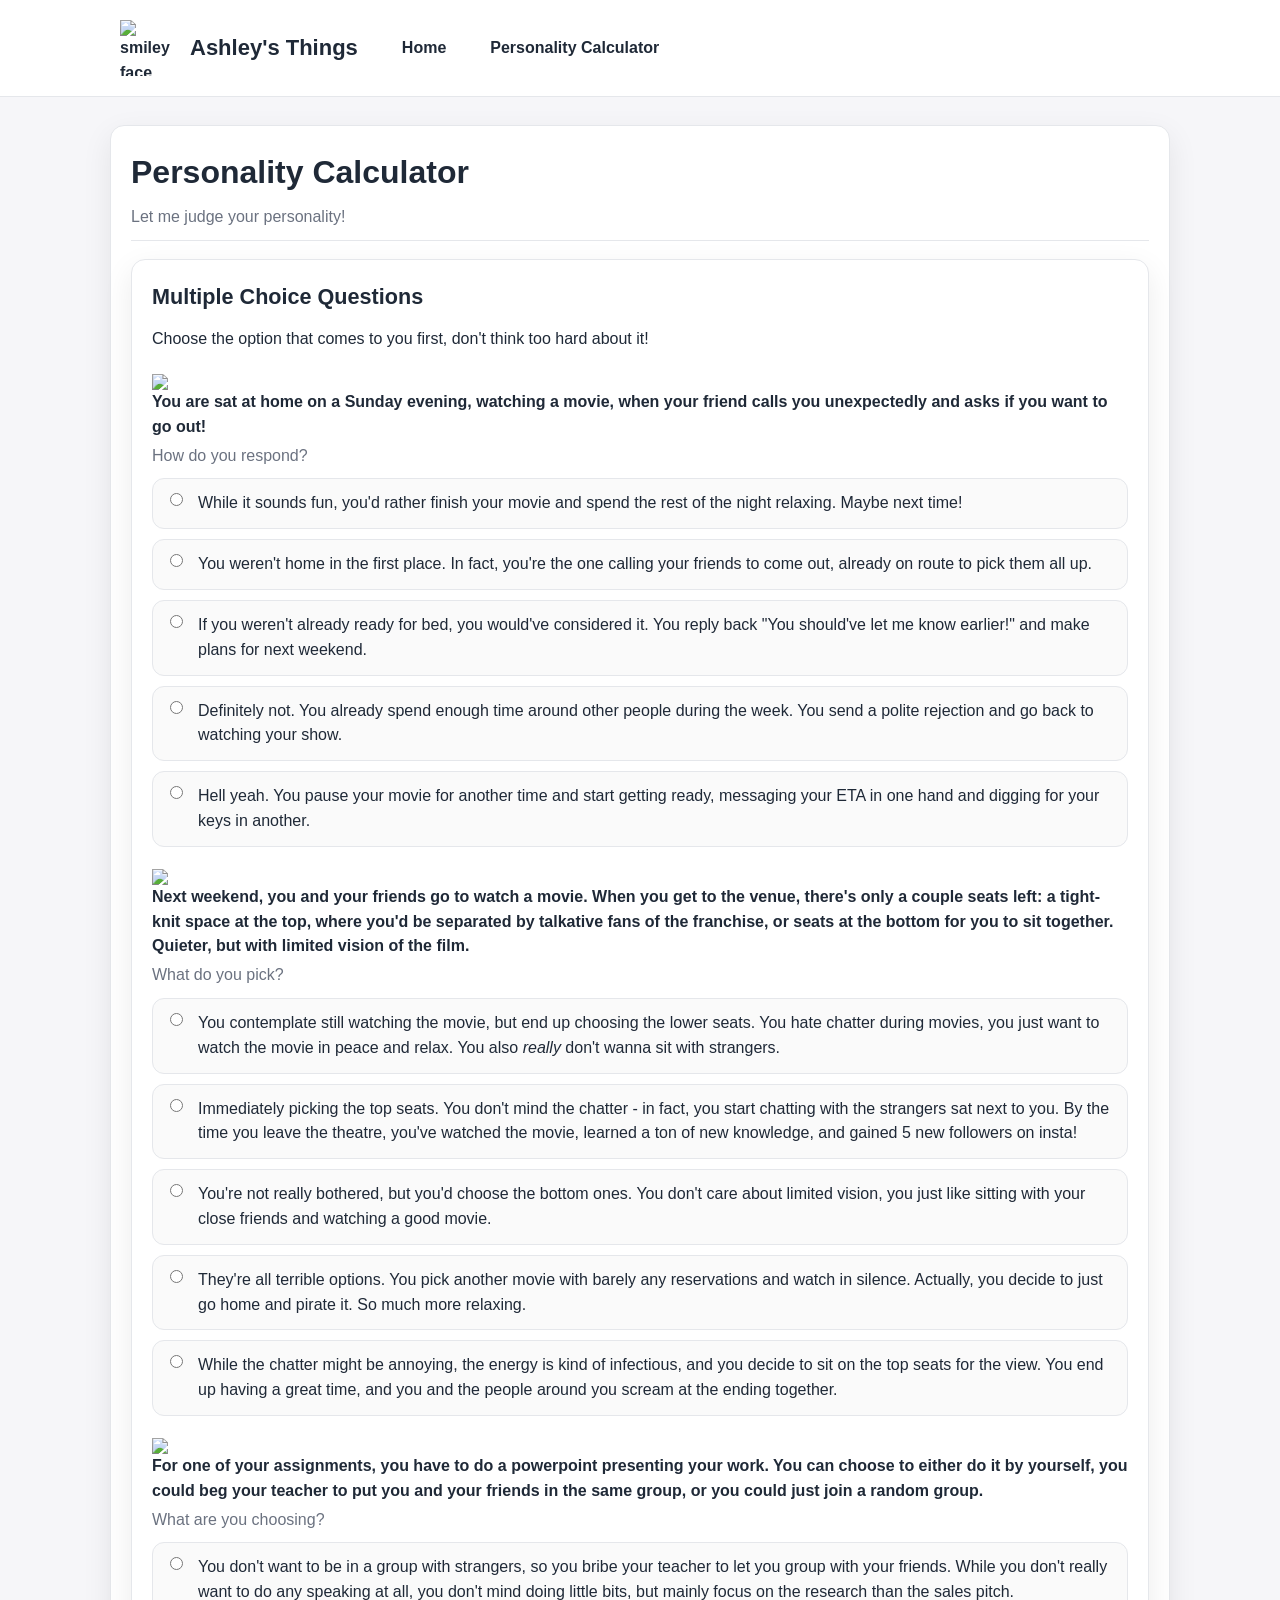
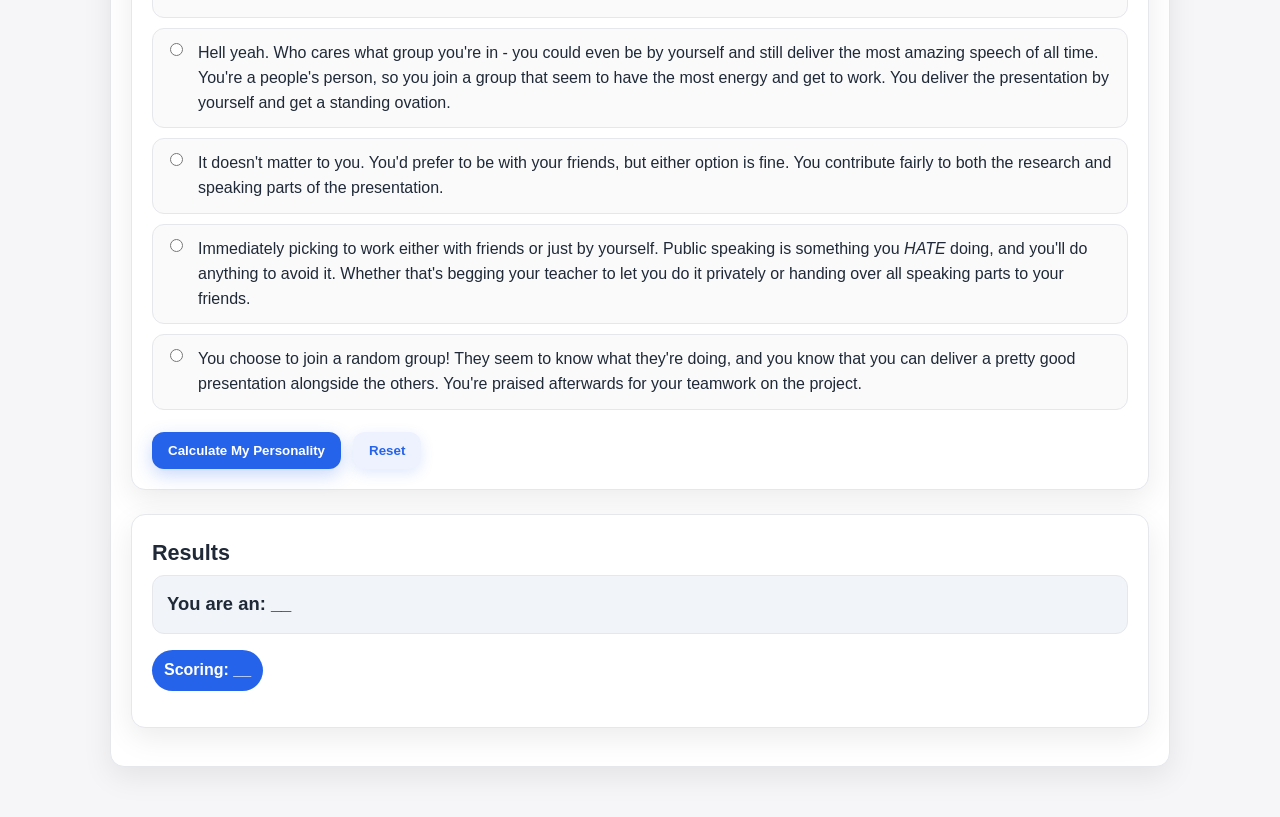
==== personality_calc.html @ 58a50915 "added essential files" ====
<!DOCTYPE html>
<html lang="en">
<head>
    <meta charset="UTF-8">
    <meta name="viewport" content="width=device-width, initial-scale=1.0">
    <title>Ashley's Things | Personality Calculator</title>
    <link rel="stylesheet" href="styles.css">
</head>
<header>
    <nav>
        <div class="nav-bar">
            <a href="index.html">
                <img src="media/smiley_icon.png" alt="smiley face icon" width="200px" height="200px">
                <h1>Ashley's Things</h1>
            </a>
            <a href="index.html">Home</a>
            <a href="personality_calc.html">Personality Calculator</a>
        </div>
    </nav>
</header>
<body>
    <div class="page">
        <div class="card">
            <div class="card-header">
                <h1>Personality Calculator</h1>
                <p>Let me judge your personality!</p>
            </div>

            <div class="card">
                <h2>Multiple Choice Questions</h2>
                <p>Choose the option that comes to you first, don't think too hard about it!</p>

                <div class="form-group">
                    <label class="question-box">
                        <img src="media/watching_movie.png">
                        You are sat at home on a Sunday evening, watching a movie, when your friend calls you unexpectedly and asks if you want to go out!
                        <span class="helper">How do you respond?</span>
                    </label>
                    <div class="radio-group">
                        <label class="option-box">
                            <input type="radio" name="q1" value="minus1" />
                            <span>While it sounds fun, you'd rather finish your movie and spend the rest of the night relaxing. Maybe next time!</span>
                        </label>
                        <label class="option-box">
                            <input type="radio" name="q1" value="plus2" />
                            <span>You weren't home in the first place. In fact, you're the one calling your friends to come out, already on route to pick them all up.</span>
                        </label>
                        <label class="option-box">
                            <input type="radio" name="q1" value="plus0" />
                            <span>If you weren't already ready for bed, you would've considered it. You reply back "You should've let me know earlier!" and make plans for next weekend.</span>
                        </label>
                        <label class="option-box">
                            <input type="radio" name="q1" value="minus2" />
                            <span>Definitely not. You already spend enough time around other people during the week. You send a polite rejection and go back to watching your show.</span>
                        </label>
                        <label class="option-box">
                            <input type="radio" name="q1" value="plus1" />
                            <span>Hell yeah. You pause your movie for another time and start getting ready, messaging your ETA in one hand and digging for your keys in another.</span>
                        </label>
                    </div>
                </div>
                <div class="form-group">
                    <label class="question-box">
                        <img src="media/cinema_view.png">
                        Next weekend, you and your friends go to watch a movie. When you get to the venue, there's only a couple seats left: a tight-knit space at the top, where you'd be separated by talkative fans of the franchise, or seats at the bottom for you to sit together. Quieter, but with limited vision of the film.
                        <span class="helper">What do you pick?</span>
                    </label>
                    <div class="radio-group">
                        <label class="option-box">
                            <input type="radio" name="q2" value="minus1" />
                            <span>You contemplate still watching the movie, but end up choosing the lower seats. You hate chatter during movies, you just want to watch the movie in peace and relax. You also <i>really</i> don't wanna sit with strangers.</span>
                        </label>
                        <label class="option-box">
                            <input type="radio" name="q2" value="plus2" />
                            <span>Immediately picking the top seats. You don't mind the chatter - in fact, you start chatting with the strangers sat next to you. By the time you leave the theatre, you've watched the movie, learned a ton of new knowledge, and gained 5 new followers on insta!</span>
                        </label>
                        <label class="option-box">
                            <input type="radio" name="q2" value="plus0" />
                            <span>You're not really bothered, but you'd choose the bottom ones. You don't care about limited vision, you just like sitting with your close friends and watching a good movie.</span>
                        </label>
                        <label class="option-box">
                            <input type="radio" name="q2" value="minus2" />
                            <span>They're all terrible options. You pick another movie with barely any reservations and watch in silence. Actually, you decide to just go home and pirate it. So much more relaxing.</span>
                        </label>
                        <label class="option-box">
                            <input type="radio" name="q2" value="plus1" />
                            <span>While the chatter might be annoying, the energy is kind of infectious, and you decide to sit on the top seats for the view. You end up having a great time, and you and the people around you scream at the ending together.</span>
                        </label>
                    </div>
                </div>
                <div class="form-group">
                    <label class="question-box">
                    <img src="media/giving_presentation.png">
                        For one of your assignments, you have to do a powerpoint presenting your work. You can choose to either do it by yourself, you could beg your teacher to put you and your friends in the same group, or you could just join a random group.
                        <span class="helper">What are you choosing?</span>
                    </label>
                    <div class="radio-group">
                        <label class="option-box">
                            <input type="radio" name="q3" value="minus1" />
                            <span>You don't want to be in a group with strangers, so you bribe your teacher to let you group with your friends. While you don't really want to do any speaking at all, you don't mind doing little bits, but mainly focus on the research than the sales pitch.</span>
                        </label>
                        <label class="option-box">
                            <input type="radio" name="q3" value="plus2" />
                            <span>Hell yeah. Who cares what group you're in - you could even be by yourself and still deliver the most amazing speech of all time. You're a people's person, so you join a group that seem to have the most energy and get to work. You deliver the presentation by yourself and get a standing ovation.</span>
                        </label>
                        <label class="option-box">
                            <input type="radio" name="q3" value="plus0" />
                            <span>It doesn't matter to you. You'd prefer to be with your friends, but either option is fine. You contribute fairly to both the research and speaking parts of the presentation.</span>
                        </label>
                        <label class="option-box">
                            <input type="radio" name="q3" value="minus2" />
                            <span>Immediately picking to work either with friends or just by yourself. Public speaking is something you <i>HATE</i> doing, and you'll do anything to avoid it. Whether that's begging your teacher to let you do it privately or handing over all speaking parts to your friends.</span>
                        </label>
                        <label class="option-box">
                            <input type="radio" name="q3" value="plus1" />
                            <span>You choose to join a random group! They seem to know what they're doing, and you know that you can deliver a pretty good presentation alongside the others. You're praised afterwards for your teamwork on the project.</span>
                        </label>
                    </div>
                </div>

                <div class="button-row">
                    <button class="btn-primary" id="calculate_btn">Calculate My Personality</button>
                    <button class="btn-secondary" id="reset_btn" type="button">Reset</button>
                </div>
            </div>

            <div class="card results-card">
                <h2>Results</h2>

                <div id="resultsContent">

                    <div class="result-main" id="total_result">You are an: __</div>
                    <div id="rating_badge" class="rating-badge">Scoring: __</div>

                    <div class="result-breakdown">
                        <ul class="results-list" id="results_list"></ul>
                    </div>
                </div>
            </div>

        </div>
    </div>
    <script src="script.js"></script>
</body>
</html>
---- styles.css ----
:root{
  --bg:#f6f6f9;
  --surface:#ffffff;
  --text:#1f2937;          
  --muted:#6b7280;         
  --border:#e5e7eb;        
  --accent:#2563eb;        
  --accent-600:#1d4ed8;    
  --success:#16a34a;       
  --warning:#d97706;       
  --danger:#dc2626;        
  --radius:14px;
  --shadow:0 10px 30px rgba(0,0,0,.08);
}

*{box-sizing:border-box}
html,body{height:100%}
body{
  margin:0;
  padding:0;
  font-family:"Segoe UI", Arial, system-ui, -apple-system, sans-serif;
  background:var(--bg);
  color:var(--text);
  line-height:1.55;
}
img{max-width:100%; display:block}
a{color:inherit}

header{
  background:var(--surface);
  border-bottom:1px solid var(--border);
  position:sticky; top:0; z-index:20;
}
.nav-bar{
  display:flex;
  align-items:center;
  gap:24px;
  padding:12px 20px;
  max-width:1100px;
  margin:0 auto;
}
.nav-bar > a:first-child{
  display:flex; align-items:center; gap:14px; text-decoration:none;
}
.nav-bar img{ width:56px; height:56px; object-fit:contain }
.nav-bar h1{ margin:0; font-size:1.375rem; font-weight:700 }
.nav-bar a{
  text-decoration:none;
  font-weight:600;
  color:var(--text);
  padding:8px 10px;
  border-radius:10px;
  transition:background .2s,color .2s;
}
.nav-bar a:hover{ background:#eef2ff; color:var(--accent) }

.page{
  max-width:1100px;
  margin:28px auto;
  padding:0 20px 32px;
}

.card{
  background:var(--surface);
  border:1px solid var(--border);
  border-radius:var(--radius);
  box-shadow:var(--shadow);
  padding:20px;
  margin-block:18px;
}
.card-header{ border-bottom:1px solid var(--border); padding-bottom:10px; margin-bottom:16px }

h1,h2{ font-weight:700; line-height:1.25; margin:.2em 0 .4em }
h1{ font-size:clamp(1.4rem, 2.2vw + .8rem, 2rem) }
h2{ font-size:clamp(1.1rem, 1.4vw + .7rem, 1.35rem) }
.card-header p{ color:var(--muted); margin:0 }

.form-group{ margin:22px 0 }
.question-box{
  display:block;
  font-weight:600;
  margin-bottom:10px;
}
.helper{ display:block; color:var(--muted); font-weight:500; margin-top:4px }

.radio-group{ display:grid; gap:10px }
.option-box{
  display:grid;
  grid-template-columns:auto 1fr;
  gap:12px;
  align-items:start;
  padding:12px;
  border:1px solid var(--border);
  border-radius:12px;
  background:#fafafa;
  transition:border-color .2s, background .2s, box-shadow .2s;
}
.option-box:hover{ border-color:#c7d2fe; background:#f8fafc; box-shadow:0 2px 10px rgba(37,99,235,.08) }
.option-box input[type="radio"]{ margin-top:2px; accent-color:var(--accent) }
.option-box span{ display:block }

.button-row{ display:flex; gap:12px; flex-wrap:wrap; margin-top:18px }
.btn-primary,.btn-secondary{
  appearance:none; border:0; border-radius:12px; cursor:pointer;
  font-weight:700; padding:12px 16px; line-height:1; transition:transform .02s ease, box-shadow .2s, background .2s;
}
.btn-primary{ background:var(--accent); color:#fff; box-shadow:0 6px 18px rgba(37,99,235,.25) }
.btn-primary:hover{ background:var(--accent-600) }
.btn-primary:active{ transform:translateY(1px) }

.btn-secondary{ background:#eef2ff; color:var(--accent); box-shadow:0 4px 14px rgba(37,99,235,.15) }
.btn-secondary:hover{ background:#e0e7ff }
.btn-secondary:active{ transform:translateY(1px) }

.results-card{ margin-top:24px }
#resultsContent{ display:grid; gap:16px }
.result-main{
  font-size:1.15rem; font-weight:700; padding:14px; border-radius:12px; background:#f1f5f9; border:1px solid var(--border)
}
.results-list{ list-style:none; padding-left:0; margin:0; display:grid; gap:8px }
.results-list li{ padding:10px 12px; border-radius:10px; background:#fafafa; border:1px solid var(--border) }

.rating-badge{
  width:fit-content; padding:8px 12px; border-radius:999px; font-weight:700; color:#fff; background:var(--accent);
}
.rating-badge.success{ background:var(--success) }
.rating-badge.warning{ background:var(--warning) }
.rating-badge.danger{ background:var(--danger) }

.nav-buttons{ display:flex; gap:12px; flex-wrap:wrap; padding:0 20px; max-width:1100px; margin:0 auto }
.nav-buttons a{
  text-decoration:none; background:var(--surface); border:1px solid var(--border);
  padding:14px 18px; border-radius:12px; font-weight:700; box-shadow:var(--shadow);
}
.nav-buttons a:hover{ background:#f8fafc }

@media (max-width:720px){
  .nav-bar{ gap:14px }
  .nav-bar img{ width:44px; height:44px }
  .nav-bar h1{ font-size:1.1rem }
  .card{ padding:16px }
}

@media (prefers-reduced-motion: reduce){
  *{ transition:none !important; animation:none !important }
}

img {
    width: 100%;
}
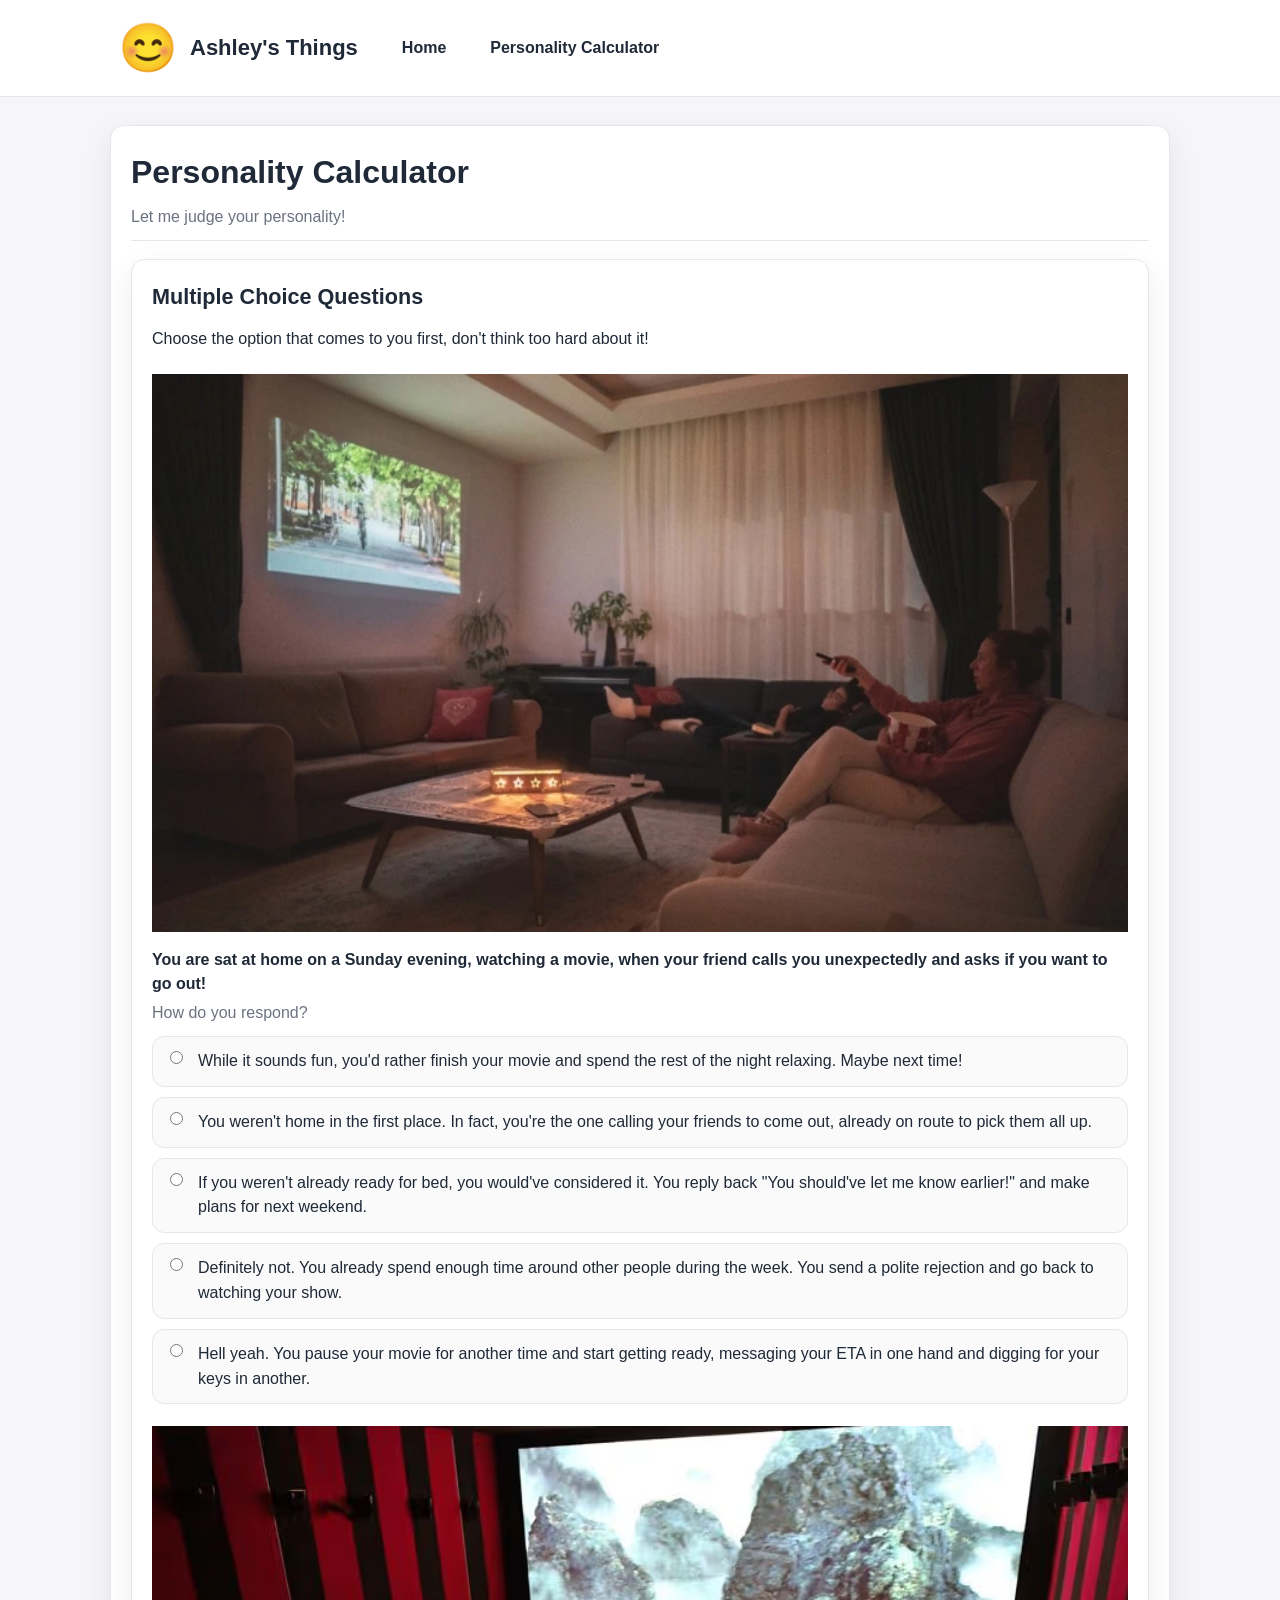
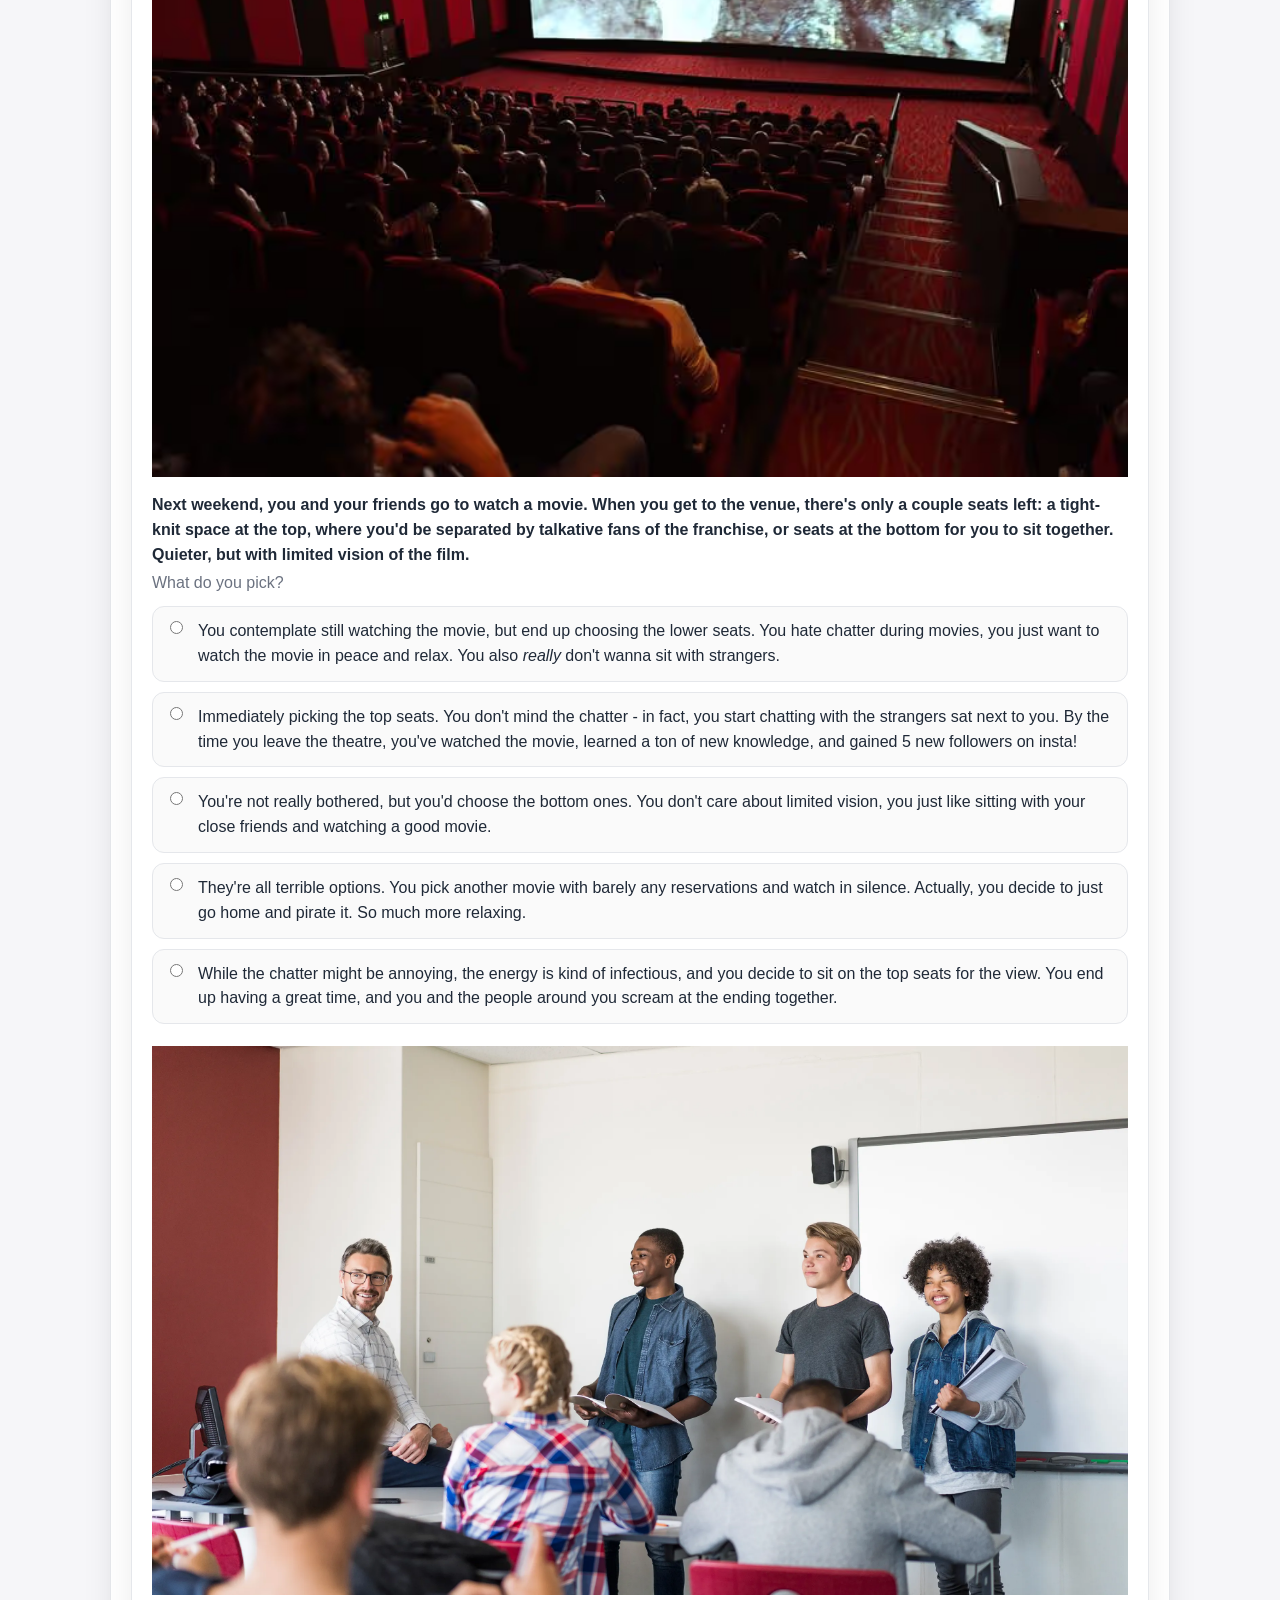
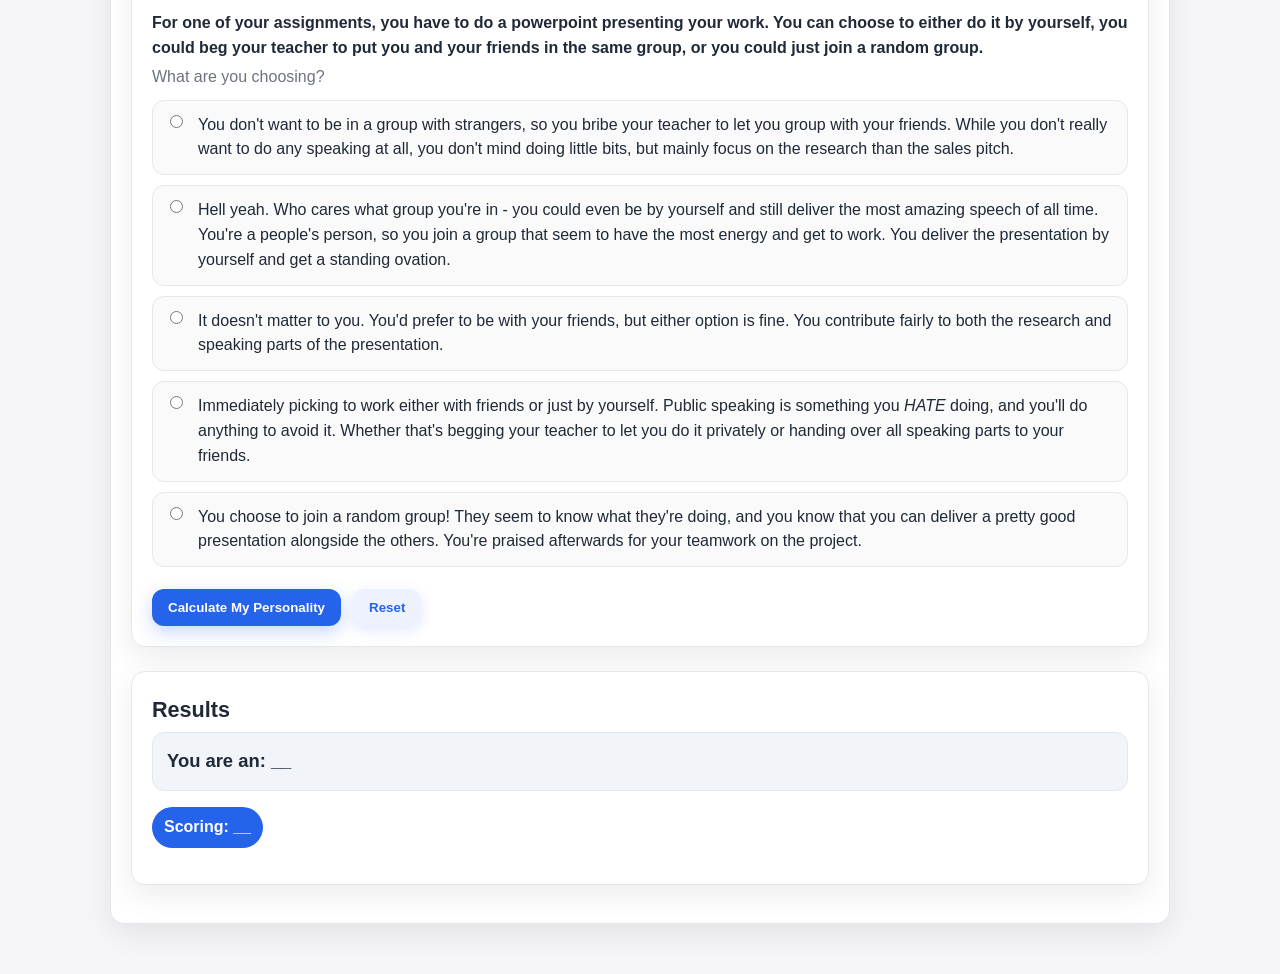
==== commit 66f785eb: "added img classes" ====
--- a/personality_calc.html
+++ b/personality_calc.html
@@ -10,7 +10,7 @@
     <nav>
         <div class="nav-bar">
             <a href="index.html">
-                <img src="media/smiley_icon.png" alt="smiley face icon" width="200px" height="200px">
+                <img src="media/smiley_icon.png" alt="smiley face icon" width="200px" height="200px" class="logo">
                 <h1>Ashley's Things</h1>
             </a>
             <a href="index.html">Home</a>
@@ -32,7 +32,7 @@
 
                 <div class="form-group">
                     <label class="question-box">
-                        <img src="media/watching_movie.png">
+                        <img src="media/watching_movie.png" class="context-img">
                         You are sat at home on a Sunday evening, watching a movie, when your friend calls you unexpectedly and asks if you want to go out!
                         <span class="helper">How do you respond?</span>
                     </label>
@@ -61,7 +61,7 @@
                 </div>
                 <div class="form-group">
                     <label class="question-box">
-                        <img src="media/cinema_view.png">
+                        <img src="media/cinema_view.png" class="context-img">
                         Next weekend, you and your friends go to watch a movie. When you get to the venue, there's only a couple seats left: a tight-knit space at the top, where you'd be separated by talkative fans of the franchise, or seats at the bottom for you to sit together. Quieter, but with limited vision of the film.
                         <span class="helper">What do you pick?</span>
                     </label>
@@ -90,7 +90,7 @@
                 </div>
                 <div class="form-group">
                     <label class="question-box">
-                    <img src="media/giving_presentation.png">
+                    <img src="media/giving_presentation.png" class="context-img">
                         For one of your assignments, you have to do a powerpoint presenting your work. You can choose to either do it by yourself, you could beg your teacher to put you and your friends in the same group, or you could just join a random group.
                         <span class="helper">What are you choosing?</span>
                     </label>
@@ -142,4 +142,5 @@
     </div>
     <script src="script.js"></script>
 </body>
-</html>+
+</html>
--- a/styles.css
+++ b/styles.css
@@ -83,6 +83,8 @@
 }
 .helper{ display:block; color:var(--muted); font-weight:500; margin-top:4px }
 
+.form-group img { width:100%; padding-bottom: 16px; }
+
 .radio-group{ display:grid; gap:10px }
 .option-box{
   display:grid;
@@ -144,7 +146,3 @@
 @media (prefers-reduced-motion: reduce){
   *{ transition:none !important; animation:none !important }
 }
-
-img {
-    width: 100%;
-}
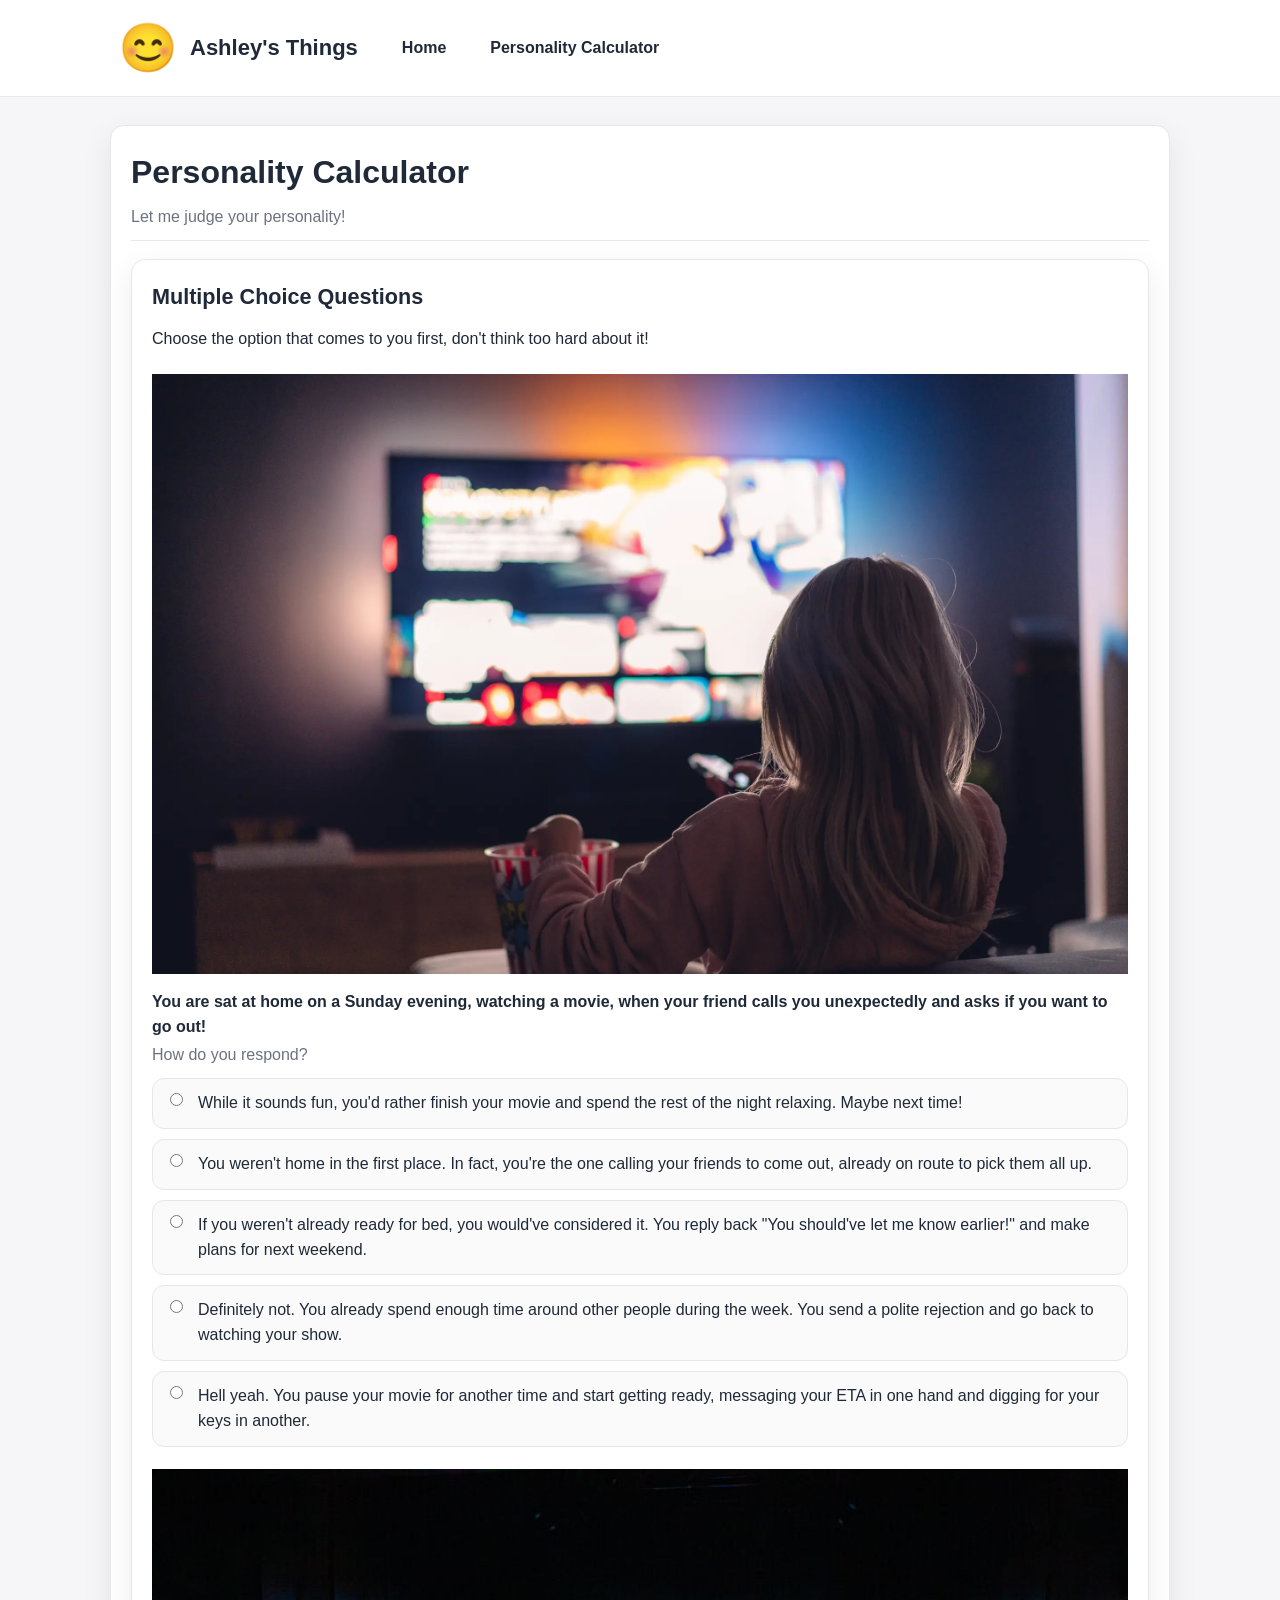
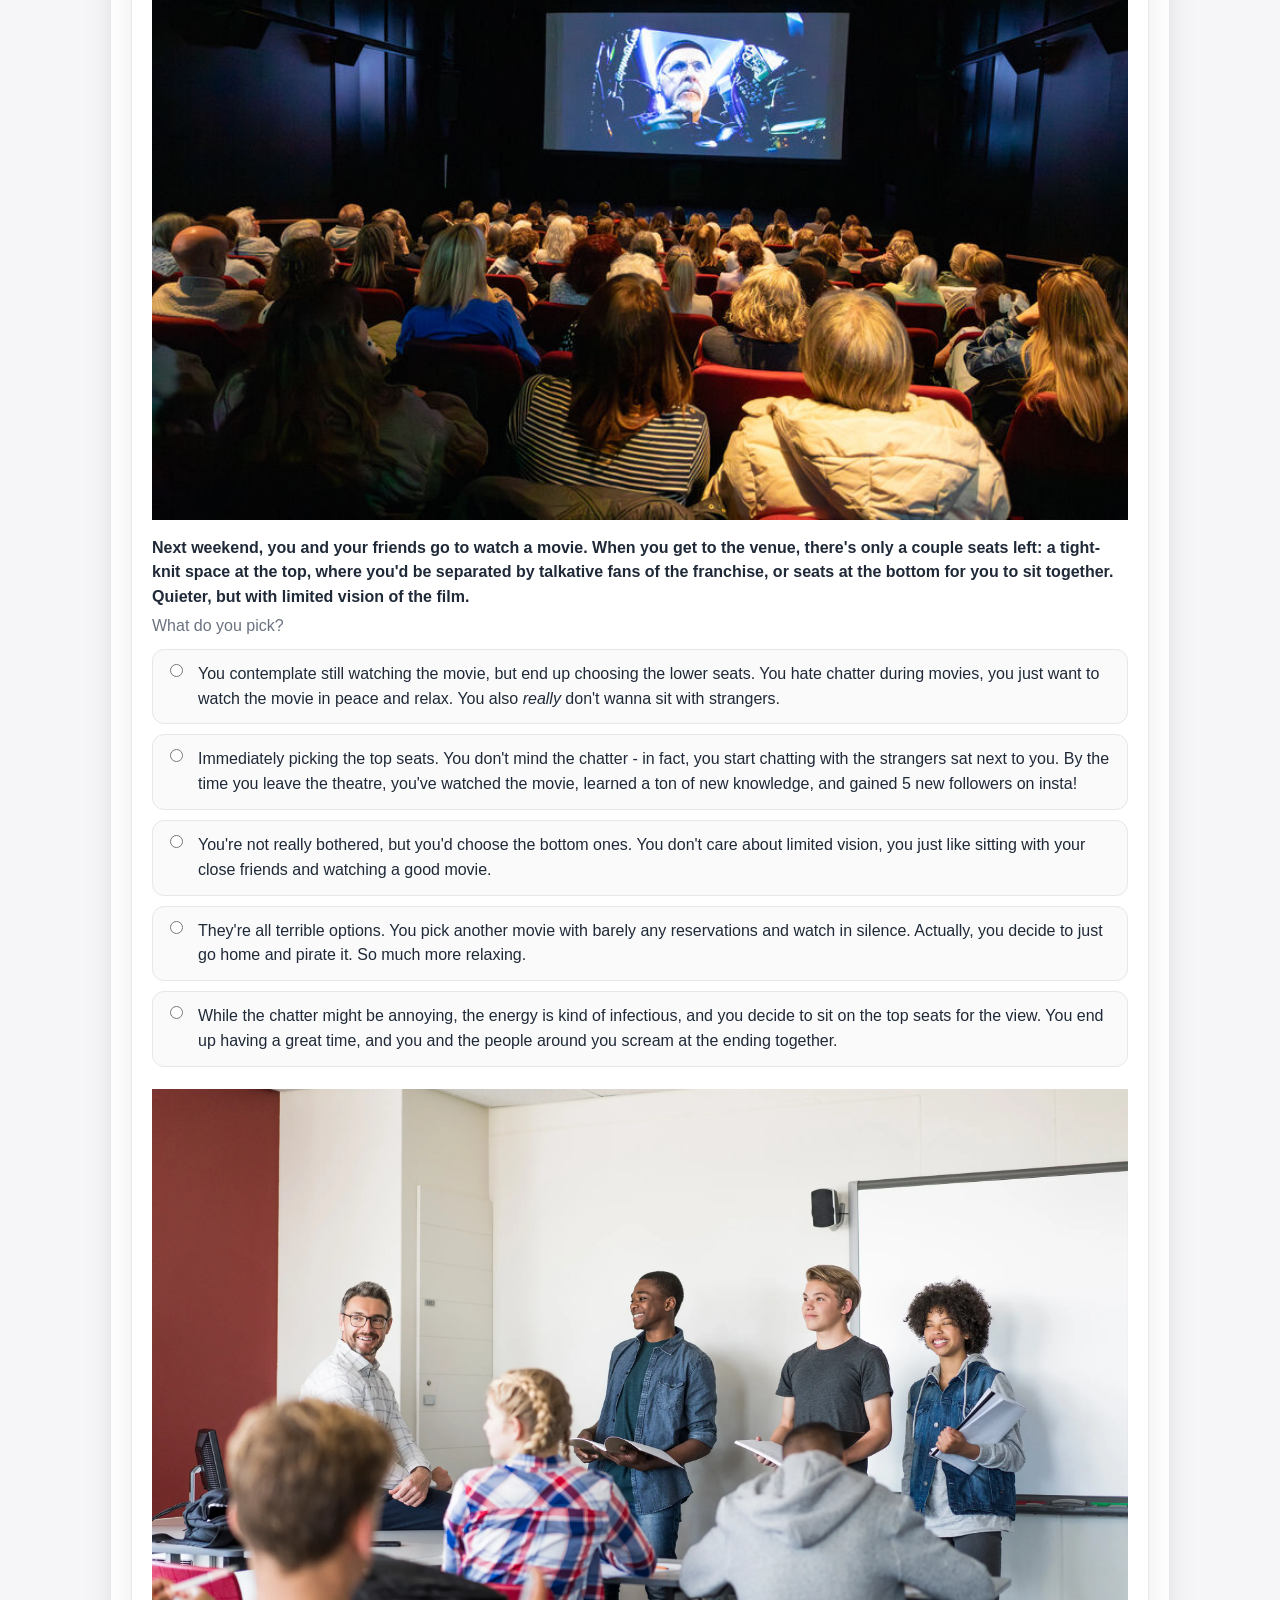
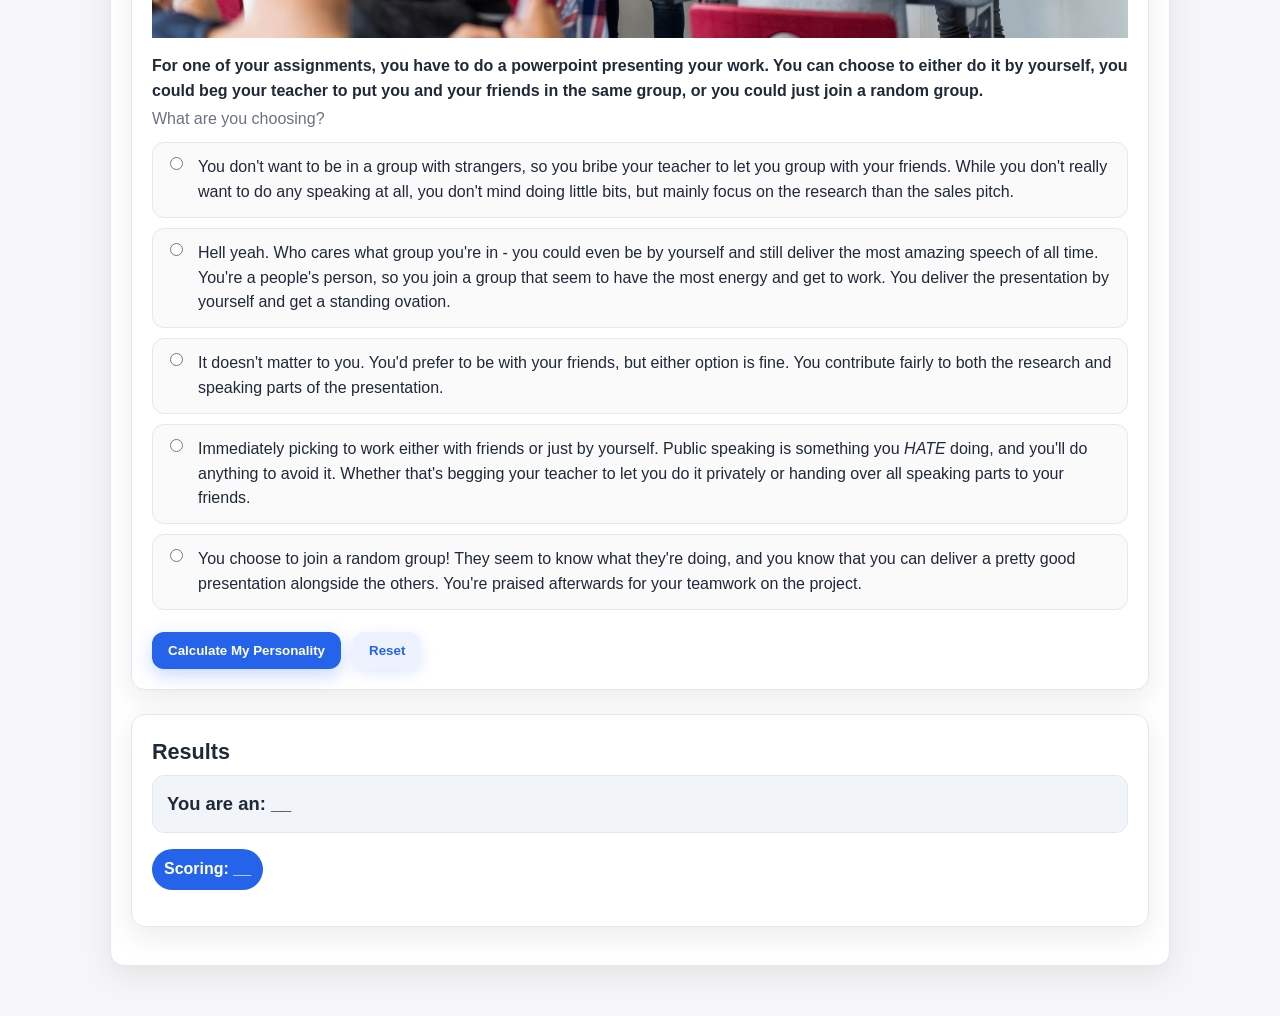
==== commit 54b78add: "Update personality_calc.html" ====
--- a/personality_calc.html
+++ b/personality_calc.html
@@ -144,3 +144,4 @@
 </body>
 
 </html>
+
--- a/styles.css
+++ b/styles.css
@@ -83,7 +83,7 @@
 }
 .helper{ display:block; color:var(--muted); font-weight:500; margin-top:4px }
 
-.form-group img { width:100%; padding-bottom: 16px; }
+.context-img { width:100%; padding-bottom: 16px; }
 
 .radio-group{ display:grid; gap:10px }
 .option-box{
